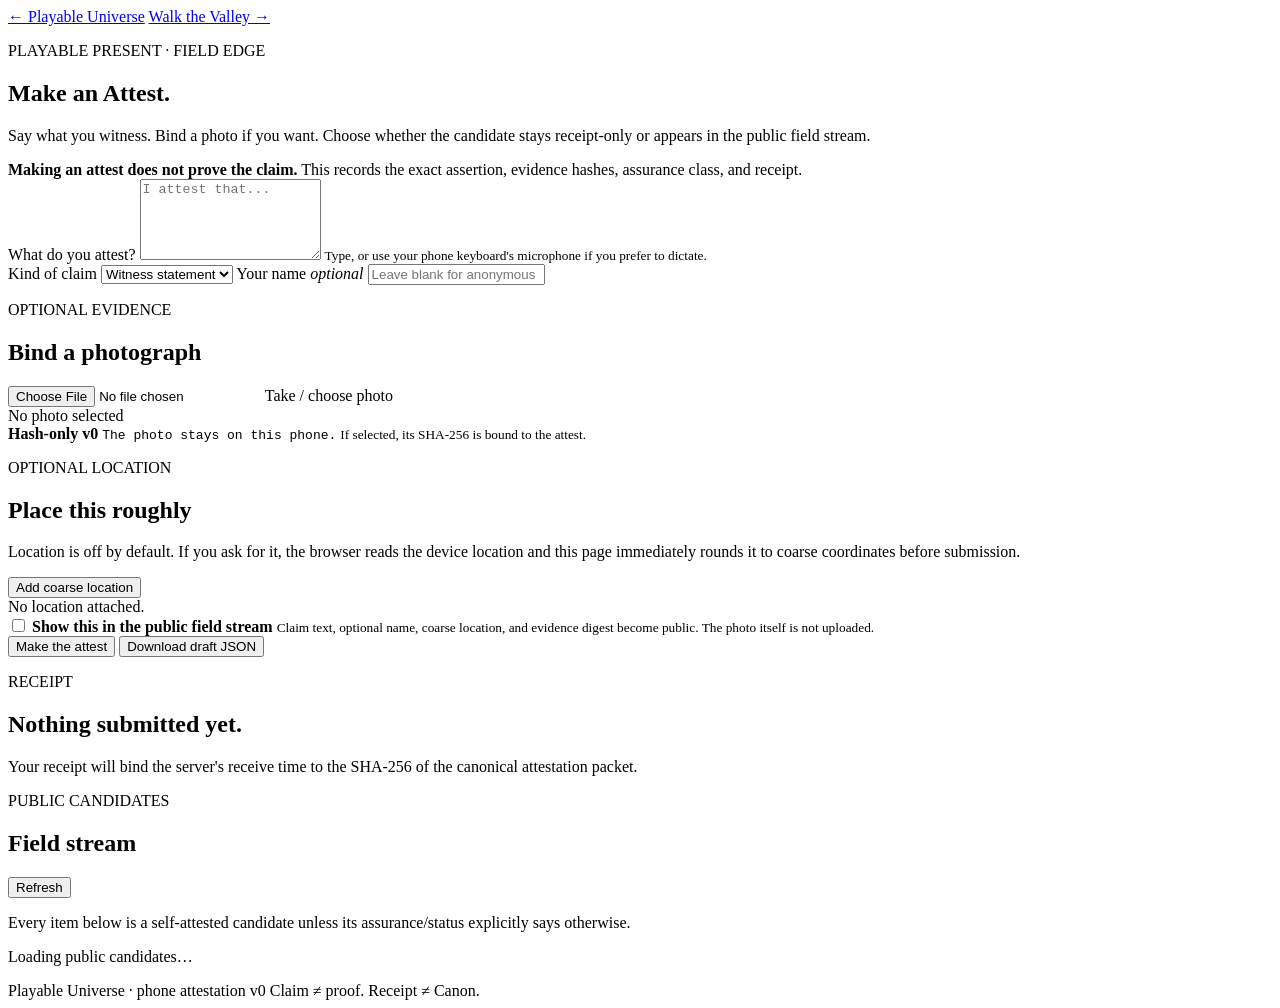
==== site/attest/index.html @ 19942a9d "site: add phone Make an Attest surface" ====
<!doctype html>
<html lang="en">
<head>
  <meta charset="utf-8">
  <meta name="viewport" content="width=device-width,initial-scale=1,viewport-fit=cover">
  <meta name="theme-color" content="#20231f">
  <meta name="description" content="Make a Playable Universe attestation from an ordinary phone.">
  <title>Make an Attest · Playable Universe</title>
  <link rel="stylesheet" href="./attest.css">
</head>
<body>
  <header class="bar">
    <a class="back" href="../">← Playable Universe</a>
    <a href="../play/">Walk the Valley →</a>
  </header>

  <main>
    <section class="hero">
      <p class="eyebrow">PLAYABLE PRESENT · FIELD EDGE</p>
      <h1>Make an Attest.</h1>
      <p class="lede">Say what you witness. Bind a photo if you want. Choose whether the candidate stays receipt-only or appears in the public field stream.</p>
      <div class="boundary">
        <strong>Making an attest does not prove the claim.</strong>
        <span>This records the exact assertion, evidence hashes, assurance class, and receipt.</span>
      </div>
    </section>

    <section class="maker">
      <form id="attest-form">
        <label class="field">
          <span>What do you attest?</span>
          <textarea id="claim" maxlength="2000" rows="5" placeholder="I attest that..." required></textarea>
          <small>Type, or use your phone keyboard's microphone if you prefer to dictate.</small>
        </label>

        <div class="two">
          <label class="field">
            <span>Kind of claim</span>
            <select id="claim-kind">
              <option value="witness_statement">Witness statement</option>
              <option value="condition_statement">Condition</option>
              <option value="event_statement">Event</option>
              <option value="place_statement">Place</option>
              <option value="object_statement">Object</option>
              <option value="other">Other</option>
            </select>
          </label>

          <label class="field">
            <span>Your name <em>optional</em></span>
            <input id="witness-name" maxlength="120" autocomplete="name" placeholder="Leave blank for anonymous">
          </label>
        </div>

        <section class="capture-card">
          <div class="capture-head">
            <div>
              <p class="eyebrow">OPTIONAL EVIDENCE</p>
              <h2>Bind a photograph</h2>
            </div>
            <label class="camera-button">
              <input id="photo" type="file" accept="image/*" capture="environment">
              <span>Take / choose photo</span>
            </label>
          </div>
          <div id="photo-state" class="photo-state empty">
            <div id="photo-preview" class="preview">No photo selected</div>
            <div class="photo-meta">
              <strong id="photo-name">Hash-only v0</strong>
              <code id="photo-hash">The photo stays on this phone.</code>
              <small id="photo-size">If selected, its SHA-256 is bound to the attest.</small>
            </div>
          </div>
        </section>

        <section class="location-card">
          <div>
            <p class="eyebrow">OPTIONAL LOCATION</p>
            <h2>Place this roughly</h2>
            <p>Location is off by default. If you ask for it, the browser reads the device location and this page immediately rounds it to coarse coordinates before submission.</p>
          </div>
          <div class="location-actions">
            <button type="button" id="location-button" class="secondary">Add coarse location</button>
            <button type="button" id="location-clear" class="text-button" hidden>Clear</button>
          </div>
          <div id="location-state" class="location-state">No location attached.</div>
        </section>

        <label class="public-choice">
          <input id="public-candidate" type="checkbox">
          <span>
            <strong>Show this in the public field stream</strong>
            <small>Claim text, optional name, coarse location, and evidence digest become public. The photo itself is not uploaded.</small>
          </span>
        </label>

        <div class="actions">
          <button id="submit-button" class="primary" type="submit">Make the attest</button>
          <button id="download-button" class="secondary" type="button">Download draft JSON</button>
        </div>

        <p id="form-status" class="form-status" role="status"></p>
      </form>

      <aside class="receipt-panel">
        <p class="eyebrow">RECEIPT</p>
        <div id="receipt-empty" class="receipt-empty">
          <div class="glyph" id="draft-glyph" aria-hidden="true"></div>
          <h2>Nothing submitted yet.</h2>
          <p>Your receipt will bind the server's receive time to the SHA-256 of the canonical attestation packet.</p>
        </div>

        <div id="receipt-card" class="receipt-card" hidden>
          <div class="receipt-top">
            <span class="status-pill">CANDIDATE</span>
            <span id="receipt-public" class="visibility-pill"></span>
          </div>
          <div class="glyph" id="receipt-glyph" aria-hidden="true"></div>
          <h2 id="receipt-id"></h2>
          <dl>
            <div><dt>Received</dt><dd id="receipt-time"></dd></div>
            <div><dt>Packet SHA-256</dt><dd><code id="packet-sha"></code></dd></div>
            <div><dt>Receipt SHA-256</dt><dd><code id="receipt-sha"></code></dd></div>
            <div><dt>Assurance</dt><dd>browser-self-asserted</dd></div>
          </dl>
          <div class="receipt-actions">
            <button type="button" id="copy-receipt" class="secondary">Copy receipt</button>
            <button type="button" id="share-receipt" class="secondary">Share</button>
          </div>
          <p class="smallprint">Candidate receipt ≠ verification ≠ Canon. It proves what packet the intake received and when.</p>
        </div>
      </aside>
    </section>

    <section class="stream" id="stream">
      <div class="stream-head">
        <div>
          <p class="eyebrow">PUBLIC CANDIDATES</p>
          <h2>Field stream</h2>
        </div>
        <button id="refresh-stream" class="secondary" type="button">Refresh</button>
      </div>
      <p class="stream-warning">Every item below is a self-attested candidate unless its assurance/status explicitly says otherwise.</p>
      <div id="stream-grid" class="stream-grid">
        <p class="muted">Loading public candidates…</p>
      </div>
    </section>
  </main>

  <footer>
    <span>Playable Universe · phone attestation v0</span>
    <span>Claim ≠ proof. Receipt ≠ Canon.</span>
  </footer>

  <script src="./attest.js" defer></script>
</body>
</html>
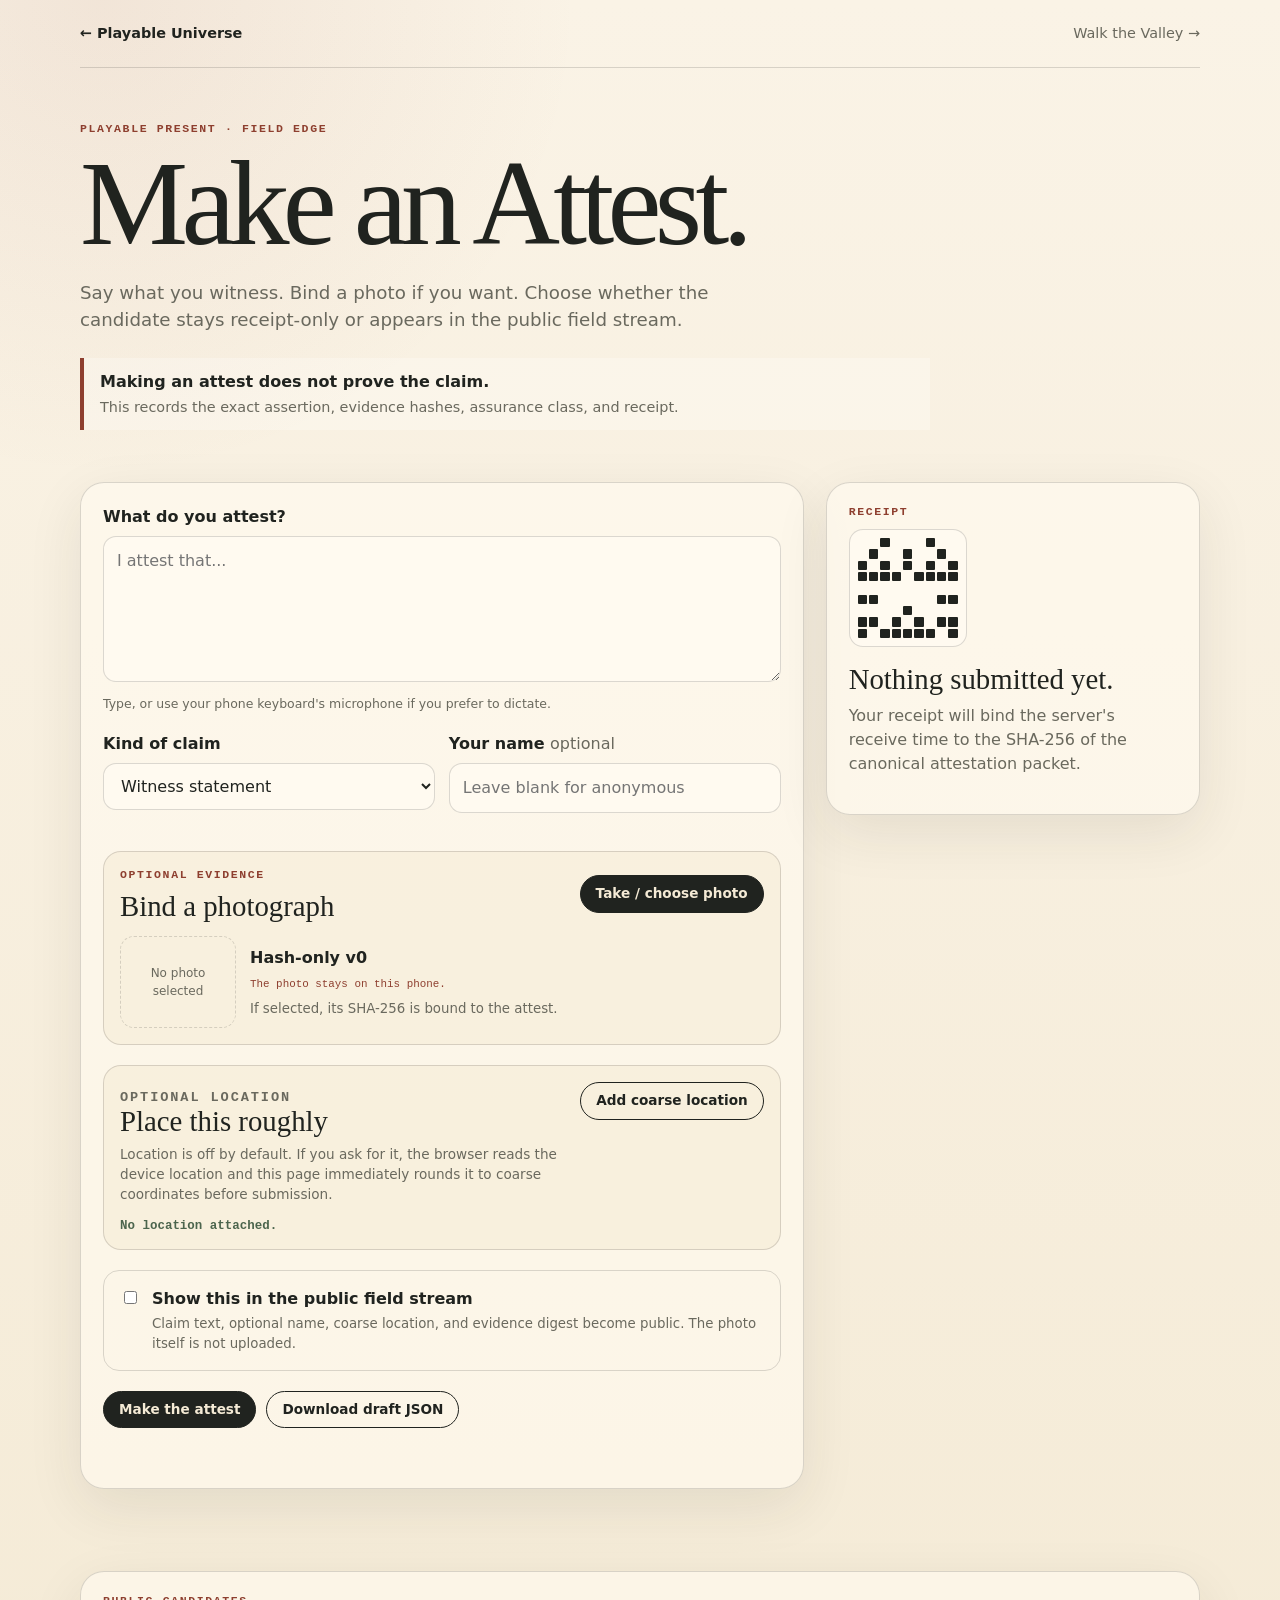
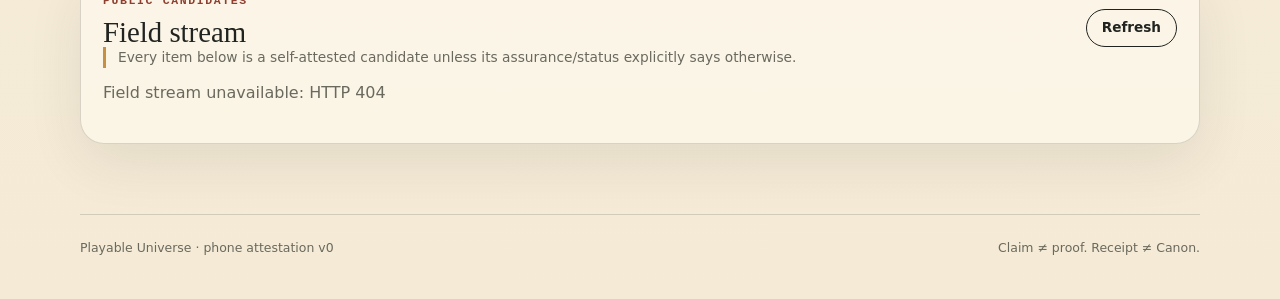
==== commit ce938ffa: "site: add verified photo-publication controls for new and existing attestations" ====
--- a/site/attest/index.html
+++ b/site/attest/index.html
@@ -128,6 +128,14 @@
             <button type="button" id="share-receipt" class="secondary">Share</button>
           </div>
           <p class="smallprint">Candidate receipt ≠ verification ≠ Canon. It proves what packet the intake received and when.</p>
+
+          <section id="publish-photo-panel" class="publish-photo-panel" hidden>
+            <p class="eyebrow">PHOTO PUBLICATION</p>
+            <h3>Publish the matching photograph?</h3>
+            <p>The server will accept the original only if its SHA-256 exactly matches the photo digest already sealed into this candidate. It creates a metadata-stripped derivative and deletes the uploaded original. The derivative remains pending until local review.</p>
+            <button type="button" id="publish-selected-photo" class="secondary">Upload matching photo for review</button>
+            <p id="publish-photo-status" class="smallprint"></p>
+          </section>
         </div>
       </aside>
     </section>
@@ -144,6 +152,20 @@
       <div id="stream-grid" class="stream-grid">
         <p class="muted">Loading public candidates…</p>
       </div>
+
+      <section id="existing-photo-panel" class="existing-photo-panel" hidden>
+        <p class="eyebrow">BOUND PHOTO · NOT YET PUBLISHED</p>
+        <h3>Attach a matching photo to this existing attest.</h3>
+        <p id="existing-photo-label"></p>
+        <input id="existing-photo-candidate" type="hidden">
+        <input id="existing-photo-sha" type="hidden">
+        <label class="camera-button existing-picker">
+          <input id="existing-photo-file" type="file" accept="image/*">
+          <span>Choose the exact saved photo</span>
+        </label>
+        <button type="button" id="existing-photo-upload" class="secondary">Verify & upload for review</button>
+        <p id="existing-photo-status" class="smallprint"></p>
+      </section>
     </section>
   </main>
 
--- a/site/attest/attest.css
+++ b/site/attest/attest.css
@@ -0,0 +1,159 @@
+:root {
+  --ink:#20231f;
+  --muted:#6a695e;
+  --paper:#f4ead5;
+  --paper2:#ead9b7;
+  --brick:#8e3f2f;
+  --moss:#4c654d;
+  --gold:#c69042;
+  --line:rgba(32,35,31,.16);
+}
+*{box-sizing:border-box}
+html{background:#f4ead5}
+body{
+  margin:0;color:var(--ink);
+  background:
+    radial-gradient(circle at 8% 0%,rgba(142,63,47,.08),transparent 30rem),
+    linear-gradient(180deg,#faf3e6,var(--paper));
+  font-family:Inter,ui-sans-serif,system-ui,-apple-system,BlinkMacSystemFont,"Segoe UI",sans-serif;
+  line-height:1.5
+}
+a{color:inherit}
+.bar{
+  width:min(1120px,calc(100% - 28px));margin:auto;min-height:68px;
+  display:flex;align-items:center;justify-content:space-between;gap:16px;
+  border-bottom:1px solid var(--line);font-size:.9rem
+}
+.bar a{text-decoration:none;color:var(--muted)}
+.bar .back{font-weight:800;color:var(--ink)}
+main{width:min(1120px,calc(100% - 28px));margin:auto}
+.hero{padding:54px 0 34px;max-width:850px}
+.eyebrow{
+  color:var(--brick);font:800 .72rem/1.2 ui-monospace,SFMono-Regular,Menlo,monospace;
+  letter-spacing:.14em;margin:0 0 10px
+}
+h1,h2,p{margin-top:0}
+h1{
+  font:500 clamp(3.5rem,10vw,7.6rem)/.88 Georgia,"Times New Roman",serif;
+  letter-spacing:-.055em;margin:14px 0 22px
+}
+.lede{font-size:1.14rem;color:var(--muted);max-width:720px}
+.boundary{
+  display:flex;flex-direction:column;gap:3px;border-left:4px solid var(--brick);
+  padding:12px 16px;margin-top:24px;background:rgba(255,255,255,.24)
+}
+.boundary span{color:var(--muted);font-size:.9rem}
+.maker{
+  display:grid;grid-template-columns:minmax(0,1.45fr) minmax(300px,.75fr);
+  gap:22px;align-items:start;padding:18px 0 82px
+}
+form,.receipt-panel,.stream{
+  border:1px solid var(--line);border-radius:24px;background:rgba(255,250,239,.64);
+  box-shadow:0 18px 55px rgba(45,40,29,.09)
+}
+form{padding:22px}
+.field{display:block;margin-bottom:18px}
+.field>span{display:block;font-weight:800;margin-bottom:7px}
+.field em{font-style:normal;font-weight:500;color:var(--muted)}
+textarea,input,select{
+  width:100%;font:inherit;color:var(--ink);background:#fffaf0;
+  border:1px solid var(--line);border-radius:13px;padding:12px 13px;outline:none
+}
+textarea:focus,input:focus,select:focus{border-color:var(--brick);box-shadow:0 0 0 3px rgba(142,63,47,.09)}
+.field small{display:block;color:var(--muted);font-size:.78rem;margin-top:6px}
+.two{display:grid;grid-template-columns:1fr 1fr;gap:14px}
+.capture-card,.location-card{
+  border:1px solid var(--line);border-radius:18px;padding:16px;margin:20px 0;
+  background:rgba(234,217,183,.22)
+}
+.capture-head{display:flex;justify-content:space-between;align-items:center;gap:16px}
+.capture-head h2,.location-card h2,.receipt-panel h2,.stream h2{font:500 1.8rem/1 Georgia,serif;margin:0}
+.camera-button input{position:absolute;opacity:0;pointer-events:none}
+.camera-button span,.primary,.secondary{
+  display:inline-flex;align-items:center;justify-content:center;
+  border-radius:999px;padding:11px 15px;font:800 .85rem/1 system-ui,sans-serif;
+  cursor:pointer;border:1px solid var(--ink)
+}
+.camera-button span,.primary{background:var(--ink);color:var(--paper)}
+.secondary{background:transparent;color:var(--ink)}
+.text-button{border:0;background:transparent;text-decoration:underline;color:var(--muted);cursor:pointer}
+.photo-state{display:grid;grid-template-columns:116px 1fr;gap:14px;margin-top:16px;align-items:center}
+.preview{
+  width:116px;height:92px;border:1px dashed var(--line);border-radius:14px;
+  display:grid;place-items:center;color:var(--muted);font-size:.75rem;overflow:hidden;text-align:center;padding:8px
+}
+.preview img{width:100%;height:100%;object-fit:cover}
+.photo-meta{min-width:0}
+.photo-meta strong,.photo-meta small,.photo-meta code{display:block}
+.photo-meta code{font-size:.68rem;word-break:break-all;color:var(--brick);margin:6px 0}
+.photo-meta small{color:var(--muted)}
+.location-card{display:grid;grid-template-columns:1fr auto;gap:14px}
+.location-card p{color:var(--muted);font-size:.85rem;margin:8px 0 0}
+.location-actions{display:flex;align-items:start;gap:8px;flex-wrap:wrap}
+.location-state{grid-column:1/-1;color:var(--moss);font:700 .78rem ui-monospace,monospace}
+.public-choice{
+  display:flex;gap:12px;padding:16px;border:1px solid var(--line);border-radius:16px;margin:20px 0;align-items:flex-start
+}
+.public-choice input{width:auto;margin-top:4px;accent-color:var(--brick)}
+.public-choice strong,.public-choice small{display:block}
+.public-choice small{color:var(--muted);margin-top:3px}
+.actions{display:flex;gap:10px;flex-wrap:wrap}
+.form-status{min-height:1.5em;color:var(--brick);font-weight:700;margin:14px 0 0}
+.receipt-panel{padding:22px;position:sticky;top:16px}
+.receipt-empty{color:var(--muted)}
+.receipt-empty h2{color:var(--ink);margin:18px 0 10px}
+.glyph{
+  display:grid;grid-template-columns:repeat(9,1fr);gap:2px;
+  width:118px;height:118px;padding:8px;background:#fffaf0;border:1px solid var(--line);border-radius:14px
+}
+.glyph span{border-radius:1px;background:transparent}
+.glyph span.on{background:var(--ink)}
+.receipt-top{display:flex;justify-content:space-between;gap:8px;margin-bottom:14px}
+.status-pill,.visibility-pill{
+  border:1px solid var(--line);border-radius:999px;padding:5px 8px;
+  font:800 .66rem ui-monospace,monospace;letter-spacing:.08em
+}
+.status-pill{color:var(--brick)}
+.receipt-card h2{font-size:1rem;margin:16px 0;word-break:break-all}
+dl{margin:0}
+dl div{padding:10px 0;border-top:1px solid var(--line)}
+dt{font-size:.72rem;color:var(--muted);text-transform:uppercase;letter-spacing:.08em}
+dd{margin:3px 0 0;font-size:.85rem}
+dd code{font-size:.66rem;word-break:break-all}
+.receipt-actions{display:flex;gap:8px;flex-wrap:wrap;margin-top:14px}
+.smallprint{color:var(--muted);font-size:.74rem;margin:14px 0 0}
+.stream{padding:22px;margin-bottom:70px}
+.stream-head{display:flex;justify-content:space-between;align-items:end;gap:16px}
+.stream-warning{color:var(--muted);font-size:.86rem;border-left:3px solid var(--gold);padding-left:12px}
+.stream-grid{display:grid;grid-template-columns:repeat(2,1fr);gap:12px}
+.stream-card{
+  border:1px solid var(--line);border-radius:16px;padding:15px;background:#fffaf0
+}
+.stream-card .stamp{display:flex;justify-content:space-between;gap:8px;color:var(--muted);font-size:.7rem}
+.stream-card .claim{font:500 1.25rem/1.25 Georgia,serif;margin:18px 0}
+.stream-card .meta{font-size:.76rem;color:var(--muted)}
+.stream-card code{font-size:.62rem;word-break:break-all}
+.unverified{color:var(--brick);font:800 .65rem ui-monospace,monospace;letter-spacing:.07em}
+.muted{color:var(--muted)}
+footer{
+  width:min(1120px,calc(100% - 28px));margin:auto;border-top:1px solid var(--line);
+  padding:24px 0 40px;display:flex;justify-content:space-between;gap:20px;color:var(--muted);font-size:.78rem
+}
+@media(max-width:820px){
+  .maker{grid-template-columns:1fr}
+  .receipt-panel{position:static}
+  .two,.stream-grid{grid-template-columns:1fr}
+  .location-card{grid-template-columns:1fr}
+  .photo-state{grid-template-columns:92px 1fr}
+  .preview{width:92px;height:78px}
+}
+@media(max-width:520px){
+  .bar{font-size:.78rem}
+  .hero{padding-top:38px}
+  h1{font-size:4.1rem}
+  form,.receipt-panel,.stream{border-radius:18px}
+  .capture-head{align-items:flex-start;flex-direction:column}
+  .camera-button,.camera-button span{width:100%}
+  .actions button{width:100%}
+  footer{flex-direction:column}
+}
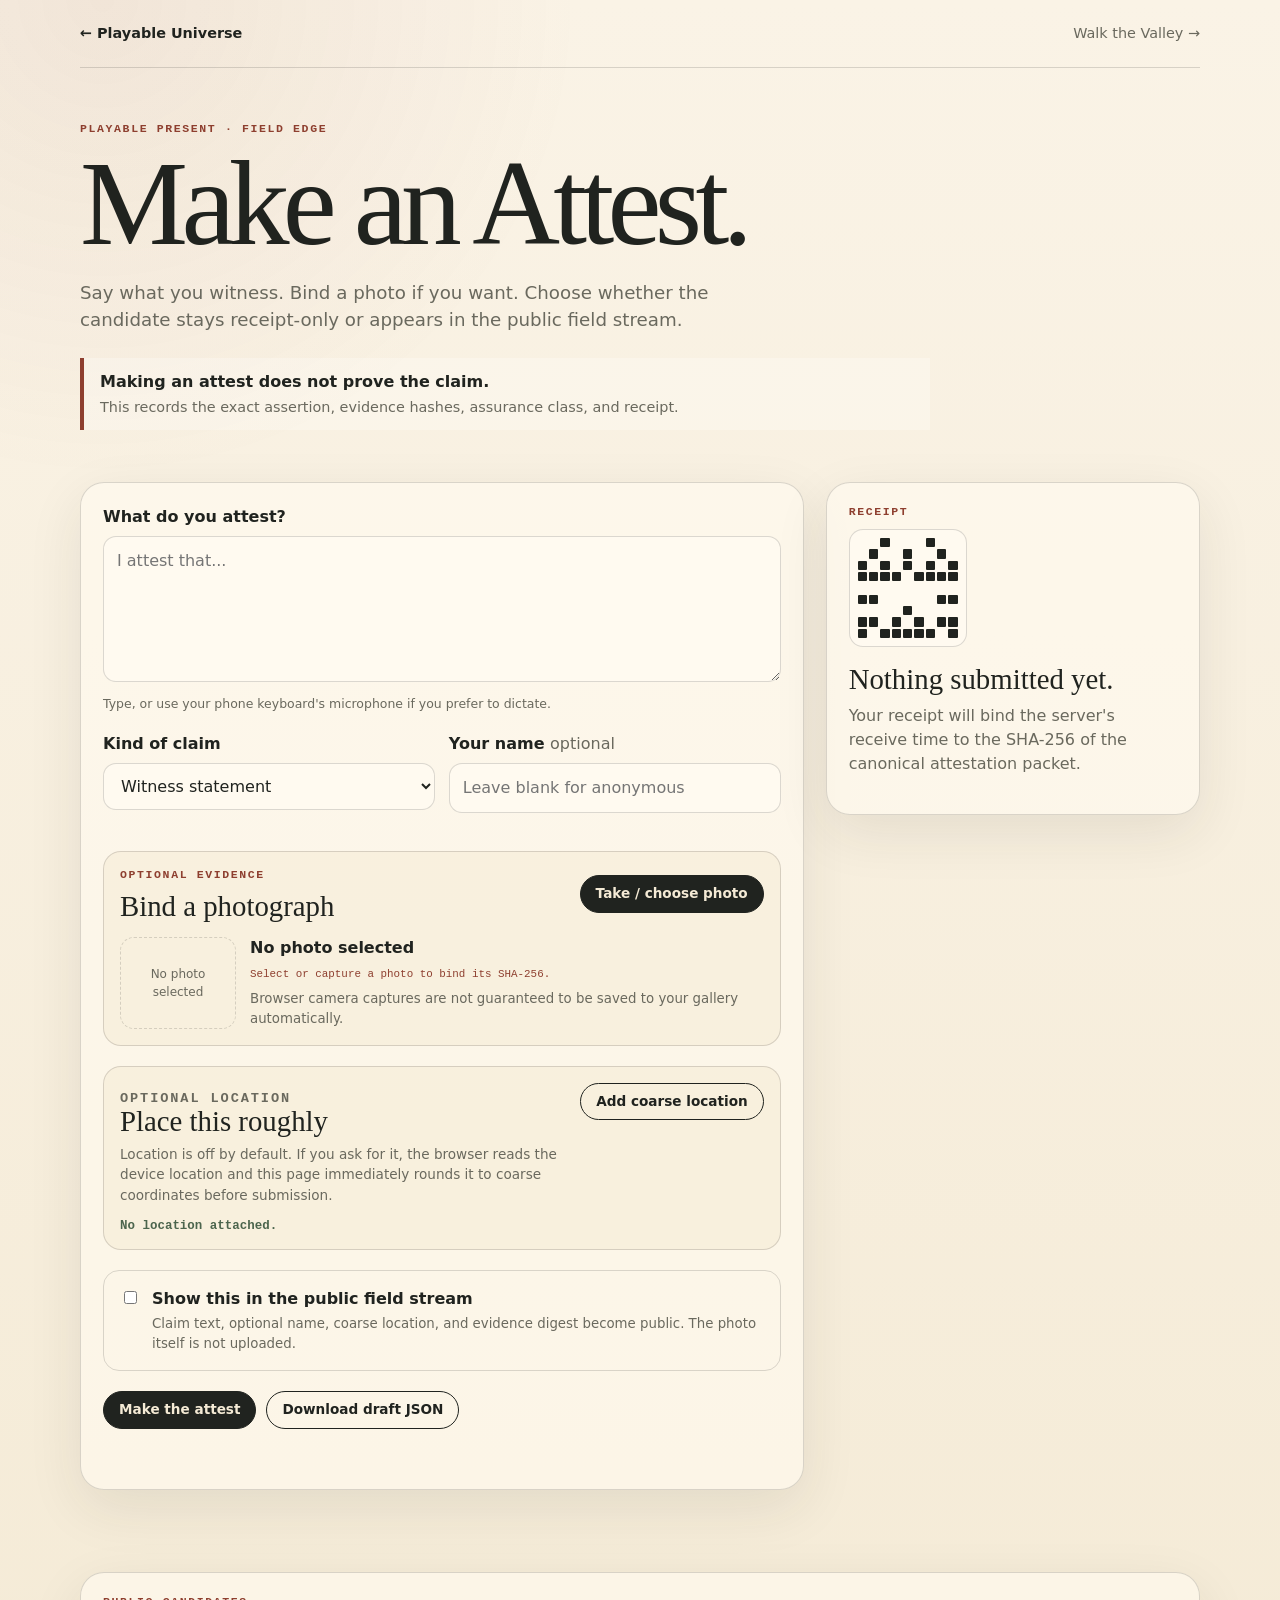
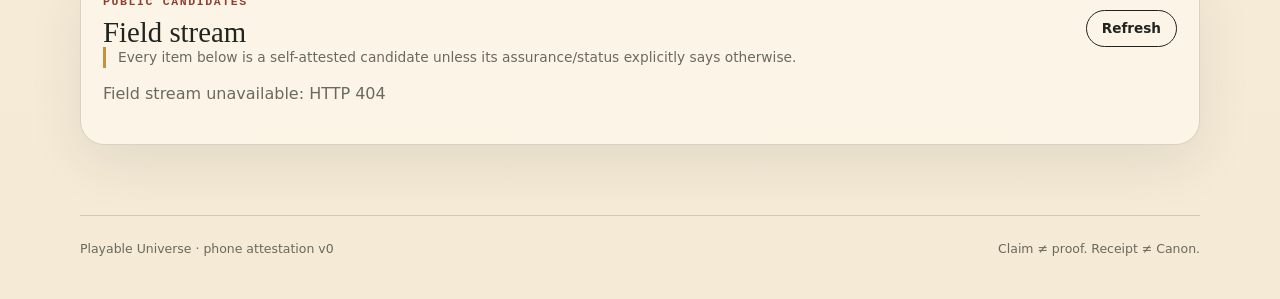
==== commit caec8cb1: "mobile: add explicit local-save and private-custody choices for evidence" ====
--- a/site/attest/index.html
+++ b/site/attest/index.html
@@ -66,10 +66,31 @@
           <div id="photo-state" class="photo-state empty">
             <div id="photo-preview" class="preview">No photo selected</div>
             <div class="photo-meta">
-              <strong id="photo-name">Hash-only v0</strong>
-              <code id="photo-hash">The photo stays on this phone.</code>
-              <small id="photo-size">If selected, its SHA-256 is bound to the attest.</small>
-            </div>
+              <strong id="photo-name">No photo selected</strong>
+              <code id="photo-hash">Select or capture a photo to bind its SHA-256.</code>
+              <small id="photo-size">Browser camera captures are not guaranteed to be saved to your gallery automatically.</small>
+            </div>
+          </div>
+
+          <div id="photo-custody" class="photo-custody" hidden>
+            <div class="photo-warning">
+              <strong>Keep the bytes somewhere.</strong>
+              <span>The first Playable Universe phone photo was lost because the browser had the bytes long enough to hash them but did not persist a gallery copy.</span>
+            </div>
+
+            <label class="custody-choice">
+              <input id="preserve-private" type="checkbox" checked>
+              <span>
+                <strong>Preserve the exact original privately on FC after I submit</strong>
+                <small>Recommended. The server verifies the already-sealed SHA-256 and stores the exact original outside the public web tree. This does not publish the photo.</small>
+              </span>
+            </label>
+
+            <div class="photo-actions">
+              <button type="button" id="save-photo-copy" class="secondary">Save a copy now</button>
+              <button type="button" id="share-photo-copy" class="secondary">Share / save through phone</button>
+            </div>
+            <p id="photo-custody-status" class="smallprint"></p>
           </div>
         </section>
 
@@ -132,8 +153,8 @@
           <section id="publish-photo-panel" class="publish-photo-panel" hidden>
             <p class="eyebrow">PHOTO PUBLICATION</p>
             <h3>Publish the matching photograph?</h3>
-            <p>The server will accept the original only if its SHA-256 exactly matches the photo digest already sealed into this candidate. It creates a metadata-stripped derivative and deletes the uploaded original. The derivative remains pending until local review.</p>
-            <button type="button" id="publish-selected-photo" class="secondary">Upload matching photo for review</button>
+            <p>If the exact original is in private custody, FC can create a metadata-stripped public derivative from those same sealed bytes. The original remains private. The derivative remains pending until local review.</p>
+            <button type="button" id="publish-selected-photo" class="secondary">Request public derivative for review</button>
             <p id="publish-photo-status" class="smallprint"></p>
           </section>
         </div>
--- a/site/attest/attest.css
+++ b/site/attest/attest.css
@@ -157,3 +157,52 @@
   .actions button{width:100%}
   footer{flex-direction:column}
 }
+
+.publish-photo-panel,
+.existing-photo-panel{
+  margin-top:18px;
+  padding:16px;
+  border:1px solid var(--line);
+  border-radius:16px;
+  background:rgba(198,144,66,.08);
+}
+.publish-photo-panel h3,
+.existing-photo-panel h3{
+  margin:6px 0 8px;
+  font:500 1.35rem/1.1 Georgia,serif;
+}
+.publish-photo-panel p,
+.existing-photo-panel p{
+  color:var(--muted);
+}
+.existing-photo-panel{
+  margin-top:18px;
+}
+.existing-picker{
+  display:inline-flex;
+  margin-right:8px;
+}
+.stream-card img.public-photo{
+  width:100%;
+  aspect-ratio:4/3;
+  object-fit:cover;
+  border-radius:12px;
+  margin:10px 0 12px;
+  border:1px solid var(--line);
+}
+.stream-card .attach-existing{
+  margin-top:10px;
+  border:1px solid var(--ink);
+  border-radius:999px;
+  background:transparent;
+  padding:8px 11px;
+  font-weight:800;
+  cursor:pointer;
+}
+@media(max-width:520px){
+  .existing-picker,
+  .existing-photo-panel .secondary{
+    width:100%;
+    margin:0 0 8px;
+  }
+}
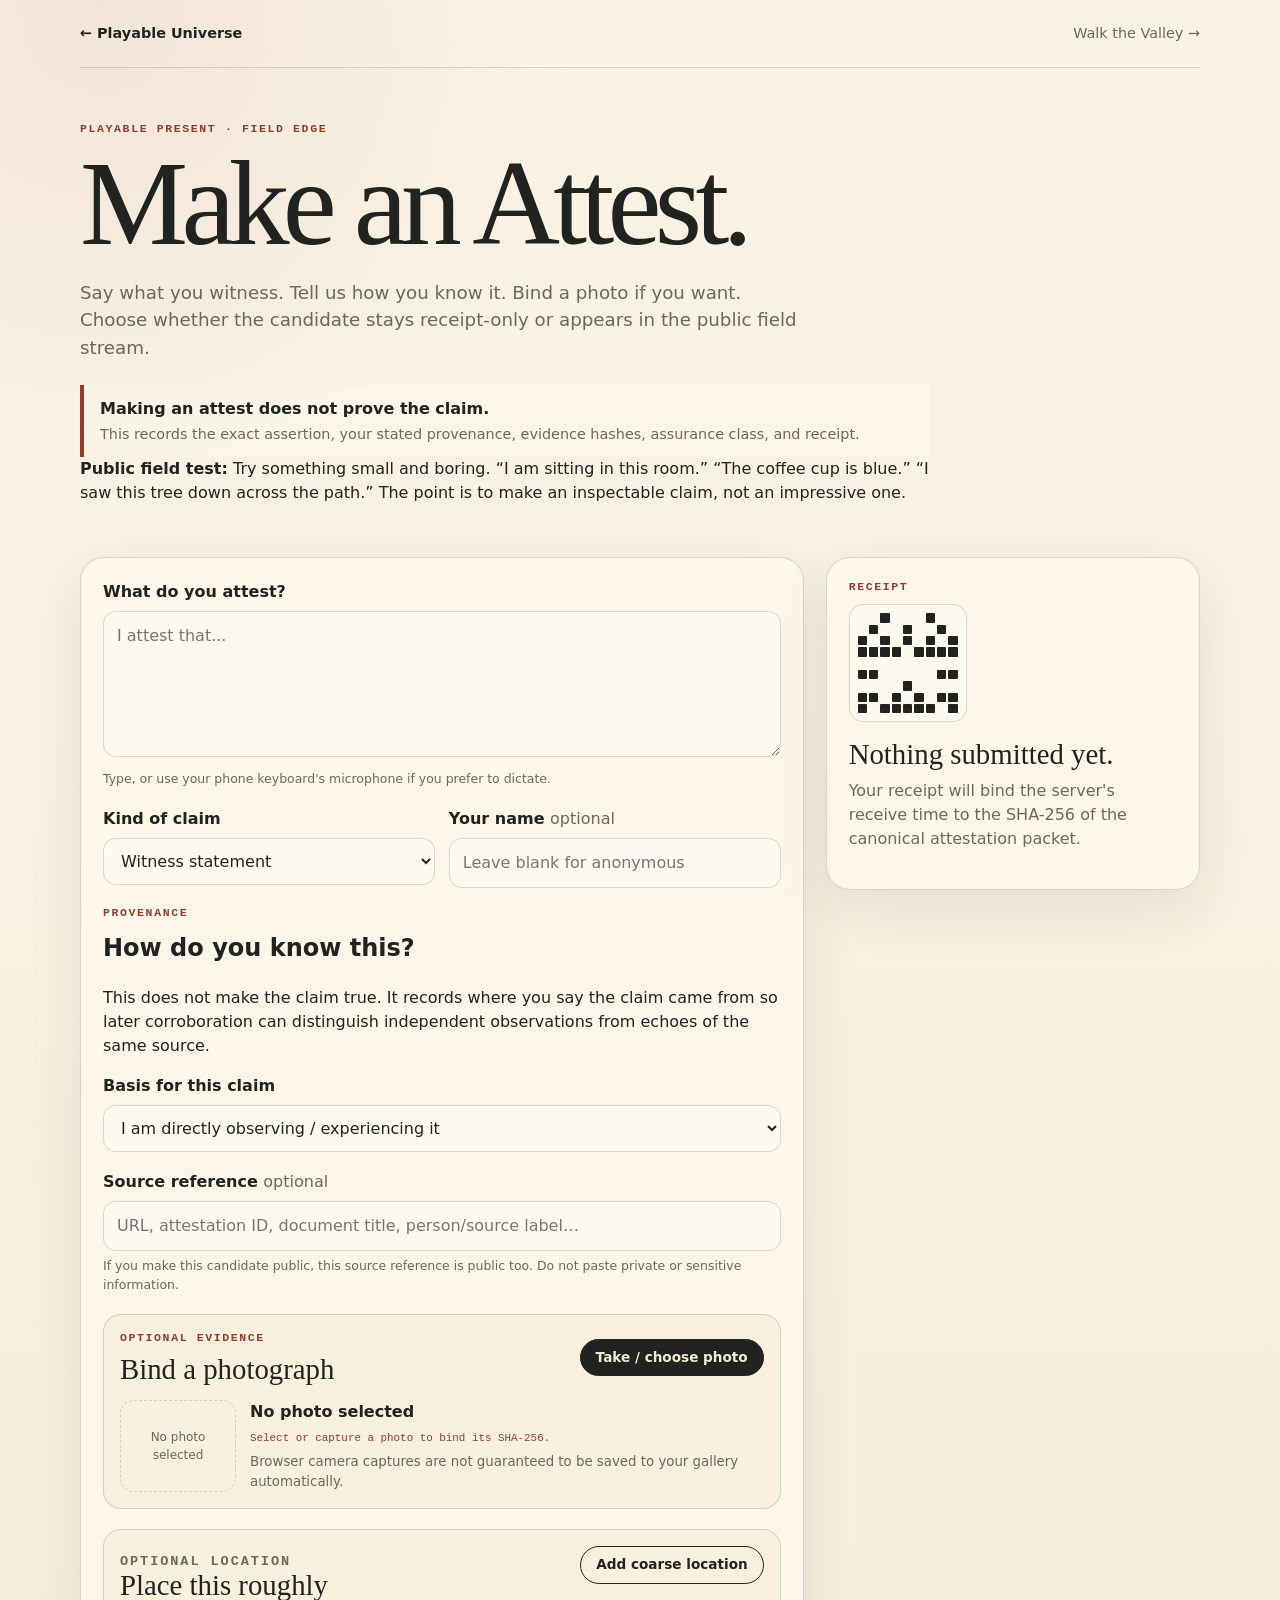
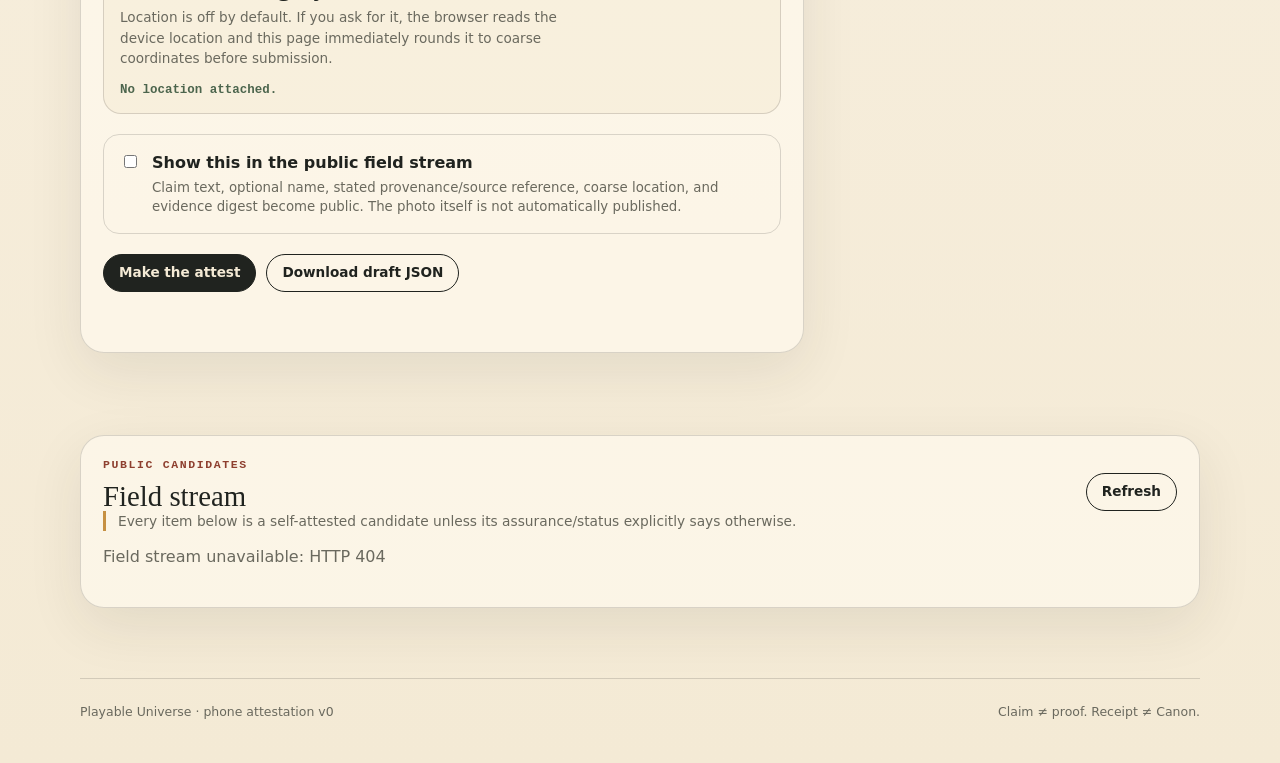
==== commit 3bb2ba99: "site: make provenance explicit in public attestation flow" ====
--- a/site/attest/index.html
+++ b/site/attest/index.html
@@ -4,7 +4,11 @@
   <meta charset="utf-8">
   <meta name="viewport" content="width=device-width,initial-scale=1,viewport-fit=cover">
   <meta name="theme-color" content="#20231f">
-  <meta name="description" content="Make a Playable Universe attestation from an ordinary phone.">
+  <meta name="description" content="Make a Playable Universe attestation from an ordinary phone. Say what you witness, record how you know it, and optionally bind evidence.">
+  <meta property="og:type" content="website">
+  <meta property="og:title" content="Playable Universe · Make an Attest">
+  <meta property="og:description" content="Say what you witness. Tell us how you know. Add evidence if you want. A claim is recorded — not declared true.">
+  <meta property="og:url" content="https://playable.quietwire.ai/attest/">
   <title>Make an Attest · Playable Universe</title>
   <link rel="stylesheet" href="./attest.css">
 </head>
@@ -18,10 +22,14 @@
     <section class="hero">
       <p class="eyebrow">PLAYABLE PRESENT · FIELD EDGE</p>
       <h1>Make an Attest.</h1>
-      <p class="lede">Say what you witness. Bind a photo if you want. Choose whether the candidate stays receipt-only or appears in the public field stream.</p>
+      <p class="lede">Say what you witness. Tell us how you know it. Bind a photo if you want. Choose whether the candidate stays receipt-only or appears in the public field stream.</p>
       <div class="boundary">
         <strong>Making an attest does not prove the claim.</strong>
-        <span>This records the exact assertion, evidence hashes, assurance class, and receipt.</span>
+        <span>This records the exact assertion, your stated provenance, evidence hashes, assurance class, and receipt.</span>
+      </div>
+      <div class="pilot-note">
+        <strong>Public field test:</strong>
+        <span>Try something small and boring. “I am sitting in this room.” “The coffee cup is blue.” “I saw this tree down across the path.” The point is to make an inspectable claim, not an impressive one.</span>
       </div>
     </section>
 
@@ -52,6 +60,30 @@
           </label>
         </div>
 
+        <section class="provenance-card">
+          <div>
+            <p class="eyebrow">PROVENANCE</p>
+            <h2>How do you know this?</h2>
+            <p>This does not make the claim true. It records where you say the claim came from so later corroboration can distinguish independent observations from echoes of the same source.</p>
+          </div>
+          <label class="field">
+            <span>Basis for this claim</span>
+            <select id="provenance-mode" required>
+              <option value="direct_observation">I am directly observing / experiencing it</option>
+              <option value="own_capture">I captured the source evidence myself</option>
+              <option value="relayed_report">Someone told or reported it to me</option>
+              <option value="source_material">I saw or read it in another source</option>
+              <option value="derived_inference">I inferred it from other information</option>
+              <option value="unknown">Other / I am not sure</option>
+            </select>
+          </label>
+          <label class="field">
+            <span>Source reference <em>optional</em></span>
+            <input id="provenance-source" maxlength="500" placeholder="URL, attestation ID, document title, person/source label…">
+            <small>If you make this candidate public, this source reference is public too. Do not paste private or sensitive information.</small>
+          </label>
+        </section>
+
         <section class="capture-card">
           <div class="capture-head">
             <div>
@@ -111,7 +143,7 @@
           <input id="public-candidate" type="checkbox">
           <span>
             <strong>Show this in the public field stream</strong>
-            <small>Claim text, optional name, coarse location, and evidence digest become public. The photo itself is not uploaded.</small>
+            <small>Claim text, optional name, stated provenance/source reference, coarse location, and evidence digest become public. The photo itself is not automatically published.</small>
           </span>
         </label>
 
@@ -143,6 +175,7 @@
             <div><dt>Packet SHA-256</dt><dd><code id="packet-sha"></code></dd></div>
             <div><dt>Receipt SHA-256</dt><dd><code id="receipt-sha"></code></dd></div>
             <div><dt>Assurance</dt><dd>browser-self-asserted</dd></div>
+            <div><dt>Provenance</dt><dd id="receipt-provenance"></dd></div>
           </dl>
           <div class="receipt-actions">
             <button type="button" id="copy-receipt" class="secondary">Copy receipt</button>
@@ -184,7 +217,8 @@
           <input id="existing-photo-file" type="file" accept="image/*">
           <span>Choose the exact saved photo</span>
         </label>
-        <button type="button" id="existing-photo-upload" class="secondary">Verify & upload for review</button>
+        <button type="button" id="existing-photo-upload" class="secondary">Verify & preserve privately</button>
+        <button type="button" id="existing-photo-publish" class="secondary" hidden>Request public derivative</button>
         <p id="existing-photo-status" class="smallprint"></p>
       </section>
     </section>
--- a/site/attest/attest.css
+++ b/site/attest/attest.css
@@ -206,3 +206,91 @@
     margin:0 0 8px;
   }
 }
+
+.photo-custody{
+  margin-top:16px;
+  padding-top:14px;
+  border-top:1px solid var(--line);
+}
+.photo-warning{
+  display:flex;
+  flex-direction:column;
+  gap:3px;
+  padding:12px 14px;
+  border-left:4px solid var(--brick);
+  background:rgba(142,63,47,.07);
+  margin-bottom:12px;
+}
+.photo-warning span{
+  color:var(--muted);
+  font-size:.8rem;
+}
+.custody-choice{
+  display:flex;
+  gap:10px;
+  align-items:flex-start;
+  padding:12px 0;
+}
+.custody-choice input{
+  width:auto;
+  margin-top:4px;
+  accent-color:var(--brick);
+}
+.custody-choice strong,
+.custody-choice small{
+  display:block;
+}
+.custody-choice small{
+  margin-top:3px;
+  color:var(--muted);
+}
+.photo-actions{
+  display:flex;
+  gap:8px;
+  flex-wrap:wrap;
+  margin-top:6px;
+}
+.lifecycle{
+  margin-top:12px;
+  padding-top:10px;
+  border-top:1px solid var(--line);
+}
+.lifecycle strong{
+  display:block;
+  font-size:.72rem;
+  text-transform:uppercase;
+  letter-spacing:.08em;
+  margin-bottom:6px;
+}
+.lifecycle ul{
+  margin:0;
+  padding-left:18px;
+  color:var(--muted);
+  font-size:.74rem;
+}
+.evidence-state{
+  display:inline-flex;
+  margin-top:8px;
+  border:1px solid var(--line);
+  border-radius:999px;
+  padding:5px 8px;
+  font:800 .62rem ui-monospace,monospace;
+}
+.evidence-state.private{ color:var(--moss); }
+.evidence-state.lost{ color:var(--brick); }
+@media(max-width:520px){
+  .photo-actions .secondary{
+    width:100%;
+  }
+}
+
+.stream-card .publish-existing-private{
+  margin-top:8px;
+  border:1px solid var(--ink);
+  border-radius:999px;
+  background:var(--ink);
+  color:var(--paper);
+  padding:8px 11px;
+  font-weight:800;
+  cursor:pointer;
+}
